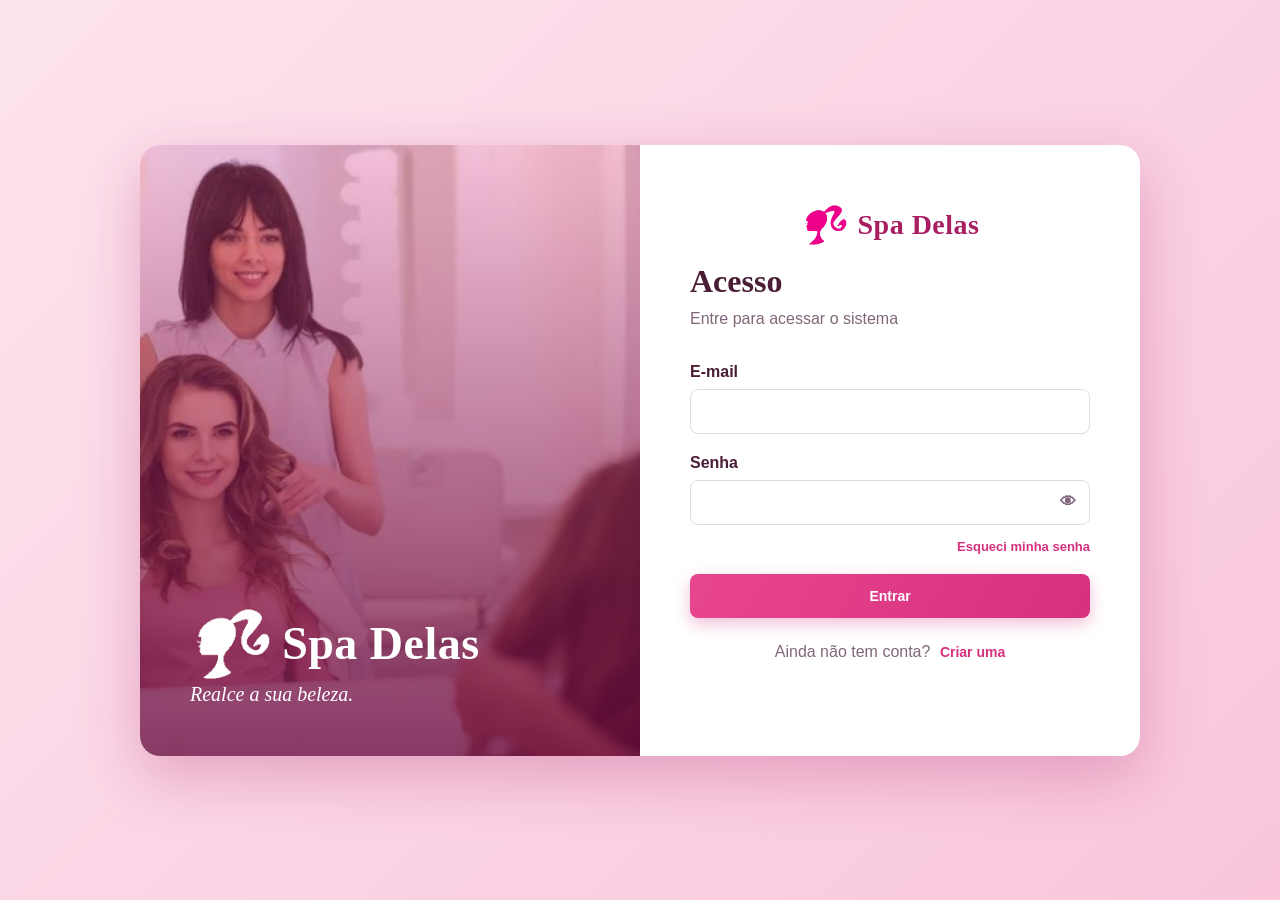
==== wwwroot/index.html @ eb9e3eeb "Spa Delas - primeira versão" ====
<!DOCTYPE html>
<html lang="pt-br">
<head>
    <meta charset="UTF-8">
    <meta name="viewport" content="width=device-width, initial-scale=1.0">
    <title>Spa Delas - Acesso</title>
    <link rel="icon" href="imagens/logo.png">
    <link rel="stylesheet" href="estilo.css">
    <link rel="stylesheet" href="comum.css">
</head>
<body>

<div id="areaLogin">
    <div class="login-container">

        <div class="login-imagem">
            <div class="login-overlay">
                <span class="marca"><img src="imagens/logo-branca.png" alt=""><b>Spa Delas</b></span>
                <p>Realce a sua beleza.</p>
            </div>
        </div>

        <form class="login-formulario" id="formulario" novalidate>

            <span class="marca marca-rosa"><img src="imagens/logo.png" alt=""><b>Spa Delas</b></span>

            <h2 id="tituloLogin">Acesso</h2>
            <p class="subtitulo" id="subtituloLogin">Entre para acessar o sistema</p>

            <div id="avisoLogin"></div>

            <div class="campo escondido" id="campoNome">
                <label for="registroNome">Nome</label>
                <input type="text" id="registroNome" autocomplete="name" maxlength="150">
            </div>

            <div class="campo">
                <label for="loginEmail">E-mail</label>
                <input type="email" id="loginEmail" autocomplete="email" maxlength="150">
            </div>

            <div class="campo" id="campoSenha">
                <label for="loginSenha">Senha</label>
                <div class="com-botao">
                    <input type="password" id="loginSenha" autocomplete="current-password" maxlength="100">
                    <button type="button" id="verSenha" aria-label="Mostrar ou ocultar a senha">👁</button>
                </div>
                <small id="dicaSenha" class="escondido">Mínimo de 6 caracteres.</small>
            </div>

            <div class="link-esqueci" id="linkEsqueci">
                <button type="button" id="botaoEsqueci">Esqueci minha senha</button>
            </div>

            <button type="submit" id="botaoPrincipal">Entrar</button>

            <p class="trocar-cadastro">
                <span id="textoCadastro">Ainda não tem conta?</span>
                <button type="button" id="botaoCadastro">Criar uma</button>
            </p>

            <p id="erroLogin" role="alert"></p>

        </form>
    </div>
</div>

<script src="comum.js"></script>
<script>
    // modo: "login" | "cadastro" | "esqueci"
    var modo = "login";

    function el(id) { return document.getElementById(id); }

    function aviso(texto, tipo, html) {
        var caixa = el("avisoLogin");
        if (!texto) { caixa.innerHTML = ""; return; }
        caixa.innerHTML = '<div class="aviso-caixa ' + (tipo || "info") + '">' + (html || esc(texto)) + "</div>";
    }

    function definirModo(novo) {
        modo = novo;
        el("erroLogin").textContent = "";
        aviso("");

        el("campoNome").classList.toggle("escondido", modo !== "cadastro");
        el("campoSenha").classList.toggle("escondido", modo === "esqueci");
        el("dicaSenha").classList.toggle("escondido", modo !== "cadastro");
        el("linkEsqueci").classList.toggle("escondido", modo !== "login");
        el("loginSenha").setAttribute("autocomplete", modo === "cadastro" ? "new-password" : "current-password");

        if (modo === "login") {
            el("tituloLogin").textContent = "Acesso";
            el("subtituloLogin").textContent = "Entre para acessar o sistema";
            el("botaoPrincipal").textContent = "Entrar";
            el("textoCadastro").textContent = "Ainda não tem conta?";
            el("botaoCadastro").textContent = "Criar uma";
        } else if (modo === "cadastro") {
            el("tituloLogin").textContent = "Criar conta";
            el("subtituloLogin").textContent = "Cadastre-se para agendar seus horários";
            el("botaoPrincipal").textContent = "Cadastrar";
            el("textoCadastro").textContent = "Já possui uma conta?";
            el("botaoCadastro").textContent = "Entrar";
        } else {
            el("tituloLogin").textContent = "Esqueci minha senha";
            el("subtituloLogin").textContent = "Informe seu e-mail e enviaremos um link para criar uma nova senha";
            el("botaoPrincipal").textContent = "Enviar link";
            el("textoCadastro").textContent = "Lembrou a senha?";
            el("botaoCadastro").textContent = "Voltar ao login";
        }
    }

    el("botaoCadastro").onclick = function () {
        definirModo(modo === "login" ? "cadastro" : "login");
    };
    el("botaoEsqueci").onclick = function () { definirModo("esqueci"); };

    el("verSenha").onclick = function () {
        var campo = el("loginSenha");
        campo.type = campo.type === "password" ? "text" : "password";
    };

    el("formulario").onsubmit = async function (ev) {
        ev.preventDefault();

        var erro = el("erroLogin");
        var botao = el("botaoPrincipal");
        erro.textContent = "";
        aviso("");

        var email = el("loginEmail").value.trim();
        var senha = el("loginSenha").value;

        if (!email) { erro.textContent = "Informe o e-mail."; return; }

        botao.disabled = true;

        try {
            if (modo === "esqueci") {
                var r = await api("/api/usuarios/esqueci-senha", { method: "POST", semAuth: true, body: { email: email } });
                var extra = "";
                if (r.linkDev) {
                    extra = '<br><br><b>Modo de desenvolvimento</b> (e-mail não configurado):<br><a href="' + esc(r.linkDev) + '">' + esc(r.linkDev) + "</a>";
                }
                aviso(r.mensagem, "ok", esc(r.mensagem) + extra);
                return;
            }

            if (!senha) { erro.textContent = "Informe a senha."; return; }

            var corpo = { email: email, senha: senha };
            var url = "/api/usuarios/login";

            if (modo === "cadastro") {
                corpo.nome = el("registroNome").value.trim();
                if (!corpo.nome) { erro.textContent = "Informe seu nome."; return; }
                if (senha.length < 6) { erro.textContent = "A senha precisa ter pelo menos 6 caracteres."; return; }
                url = "/api/usuarios/registrar";
            }

            var auth = await api(url, { method: "POST", semAuth: true, body: corpo });
            Sessao.salvar(auth);
            window.location.href = paginaInicialDo(auth.usuario.tipo);
        } catch (e) {
            erro.textContent = e.message;
        } finally {
            botao.disabled = false;
        }
    };

    window.onload = function () {
        var sessao = Sessao.obter();
        if (sessao) {
            window.location.href = paginaInicialDo(sessao.usuario.tipo);
            return;
        }
        localStorage.removeItem("usuario"); // sessao antiga (sem token)

        if (new URLSearchParams(location.search).get("expirou")) {
            aviso("Sua sessão expirou. Entre novamente.", "aviso");
        }
        definirModo("login");
    };
</script>

</body>
</html>
---- wwwroot/estilo.css ----
* {
    margin: 0;
    padding: 0;
    box-sizing: border-box;
}

@import url("https://fonts.googleapis.com/css2?family=Playfair+Display:wght@600;700&family=Poppins:wght@400;500;600;700&display=swap");

:root {
    --rosa: #d6307f;
    --rosa-hover: #be2672;
    --rosa-escuro: #a81e61;
    --rosa-claro: #f9c6dc;
    --rosa-bg: #fff1f6;
    --ameixa: #3b1230;
    --texto: #4a1d36;
    --creme: #fff1f6;
    --branco: #ffffff;
    --cinza: #80677a;
    --verde: #4caf50;
    --vermelho: #c0392b;
    --fonte-titulo: "Playfair Display", Georgia, "Times New Roman", serif;
    --fonte-texto: "Poppins", "Segoe UI", Arial, sans-serif;
}

body {
    font-family: var(--fonte-texto);
    background: var(--creme);
    color: var(--texto);
}

/* LOGIN */

#areaLogin {
    min-height: 100vh;
    display: flex;
    justify-content: center;
    align-items: center;
    background: linear-gradient(135deg, #fde4ee 0%, #f9c6dc 100%);
    padding: 30px;
}

.login-container {
    width: 100%;
    max-width: 1000px;
    min-height: 600px;
    display: grid;
    grid-template-columns: 1fr 1fr;
    background: var(--branco);
    border-radius: 20px;
    overflow: hidden;
    box-shadow: 0 20px 60px rgba(168, 30, 97, 0.28);
}

.login-imagem {
    min-height: 600px;
    background:
        linear-gradient(rgba(214, 48, 127, 0.30), rgba(110, 14, 66, 0.82)),
        url("imagens/fundo.png") center/cover;
    display: flex;
    align-items: flex-end;
}

.login-overlay {
    padding: 50px;
    color: white;
}

.login-overlay h1 {
    font-family: var(--fonte-titulo);
    font-size: 48px;
    margin-bottom: 10px;
}

.login-overlay p {
    font-size: 20px;
    font-family: var(--fonte-titulo);
    font-style: italic;
    color: #fff;
}

.login-formulario {
    padding: 60px 50px;
    display: flex;
    flex-direction: column;
    justify-content: center;
}

.login-formulario h2 {
    font-family: var(--fonte-titulo);
    color: var(--texto);
    font-size: 32px;
    margin-bottom: 10px;
}

.subtitulo {
    color: var(--cinza);
    margin-bottom: 35px;
}

.campo {
    display: flex;
    flex-direction: column;
    gap: 8px;
    margin-bottom: 20px;
}

.campo label {
    font-weight: bold;
    color: var(--texto);
}

.campo input,
.campo select {
    width: 100%;
    padding: 13px 15px;
    border: 1px solid #ddd;
    border-radius: 8px;
    font-size: 15px;
    outline: none;
    background: white;
}

.campo input:focus,
.campo select:focus {
    border-color: var(--rosa);
    box-shadow: 0 0 0 2px rgba(214, 48, 127, 0.15);
}

button {
    border: none;
    border-radius: 8px;
    padding: 12px 20px;
    cursor: pointer;
    font-size: 14px;
    font-weight: bold;
    transition: 0.2s;
}

.login-formulario > button {
    width: 100%;
    background: var(--rosa-escuro);
    color: white;
    padding: 14px;
    margin-top: 5px;
}

.login-formulario > button:hover {
    background: var(--rosa-hover);
}

.trocar-cadastro {
    text-align: center;
    margin-top: 25px;
    color: var(--cinza);
}

.trocar-cadastro button {
    background: none;
    color: var(--rosa);
    padding: 0;
    margin-left: 5px;
}

.trocar-cadastro button:hover {
    text-decoration: underline;
}

#erroLogin {
    color: var(--vermelho);
    text-align: center;
    margin-top: 15px;
    min-height: 20px;
}


/* SISTEMA */

#areaSistema {
    min-height: 100vh;
    background: var(--creme);
}

.topo {
    height: 75px;
    background: linear-gradient(120deg, #e8458f 0%, #d6307f 45%, #a81e61 100%);
    box-shadow: 0 4px 18px rgba(168, 30, 97, 0.3);
    position: relative;
    z-index: 5;
    color: white;
    display: flex;
    align-items: center;
    justify-content: space-between;
    padding: 0 35px;
}

.logo h1 {
    color: #fff;
    font-size: 27px;
}

.usuario-topo {
    display: flex;
    align-items: center;
    gap: 15px;
}

.usuario-topo b {
    color: #fff;
}

.usuario-topo button {
    background: var(--vermelho);
    color: white;
}

.usuario-topo button:hover {
    opacity: 0.85;
}


/* MENU */

.menu {
    min-height: 60px;
    background: #fff;
    border-bottom: 1px solid #f3d4e1;
    display: flex;
    align-items: center;
    gap: 8px;
    padding: 10px 30px;
    flex-wrap: wrap;
}

.menu button {
    background: transparent;
    color: var(--texto);
    border: 1px solid transparent;
    border-radius: 30px;
}

.menu button:hover {
    background: var(--rosa-bg);
    color: var(--rosa-escuro);
    border-color: var(--rosa-claro);
}


/* CONTEÚDO */

.conteudo {
    max-width: 1400px;
    margin: auto;
    padding: 35px;
}

.pagina {
    animation: aparecer 0.2s ease;
}

@keyframes aparecer {
    from {
        opacity: 0;
        transform: translateY(5px);
    }

    to {
        opacity: 1;
        transform: translateY(0);
    }
}

.titulo-pagina {
    margin-bottom: 30px;
}

.titulo-pagina h2 {
    font-family: var(--fonte-titulo);
    font-size: 32px;
    color: var(--texto);
    margin-bottom: 7px;
}

.titulo-pagina p {
    color: var(--cinza);
}


/* CARDS INÍCIO */

.cards-inicio {
    display: grid;
    grid-template-columns: repeat(4, 1fr);
    gap: 20px;
}

.card-inicio {
    background: white;
    border-radius: 15px;
    padding: 25px;
    box-shadow: 0 5px 20px rgba(74, 29, 54, 0.08);
    border-left: 5px solid var(--rosa);
}

.card-inicio .icone {
    font-size: 30px;
    margin-bottom: 15px;
}

.card-inicio h3 {
    color: var(--texto);
    margin-bottom: 10px;
}

.card-inicio p {
    color: var(--rosa);
    font-size: 28px;
    font-weight: bold;
}


/* FORMULÁRIOS */

.formulario {
    background: white;
    border-radius: 15px;
    padding: 25px;
    margin-bottom: 30px;
    display: grid;
    grid-template-columns: repeat(3, 1fr);
    gap: 20px;
    box-shadow: 0 5px 20px rgba(74, 29, 54, 0.08);
}

.formulario .campo {
    margin-bottom: 0;
}

.formulario > button {
    background: var(--rosa-escuro);
    color: white;
    align-self: end;
}

.formulario > button:hover {
    background: var(--rosa-hover);
}


/* TABELAS */

.tabela-container {
    background: white;
    border-radius: 15px;
    overflow-x: auto;
    box-shadow: 0 5px 20px rgba(74, 29, 54, 0.08);
}

table {
    width: 100%;
    border-collapse: collapse;
    min-width: 700px;
}

thead {
    background: var(--rosa-bg);
    color: var(--rosa-escuro);
    border-bottom: 2px solid var(--rosa-claro);
}

th,
td {
    padding: 15px;
    text-align: left;
    border-bottom: 1px solid #eee;
}

th {
    font-size: 14px;
}

td {
    color: #444;
}

tbody tr:hover {
    background: #fff7fa;
}




/* FINANCEIRO */

.cards-financeiro {
    display: grid;
    grid-template-columns: repeat(3, 1fr);
    gap: 20px;
}

.card-financeiro {
    background: white;
    border-radius: 15px;
    padding: 30px;
    box-shadow: 0 5px 20px rgba(74, 29, 54, 0.08);
}

.card-financeiro span {
    display: block;
    color: var(--cinza);
    margin-bottom: 15px;
}

.card-financeiro strong {
    color: var(--rosa);
    font-size: 28px;
}


/* CONTA */

.conta-card {
    max-width: 500px;
    background: white;
    padding: 40px;
    border-radius: 15px;
    box-shadow: 0 5px 20px rgba(74, 29, 54, 0.08);
    text-align: center;
}

.avatar {
    width: 90px;
    height: 90px;
    margin: 0 auto 20px;
    border-radius: 50%;
    background: var(--rosa-escuro);
    display: flex;
    align-items: center;
    justify-content: center;
    font-size: 40px;
}

.conta-card h3 {
    color: var(--texto);
    font-size: 24px;
    margin-bottom: 8px;
}

.conta-card p {
    color: var(--cinza);
    margin-bottom: 8px;
}

.conta-card span {
    display: inline-block;
    background: var(--rosa-claro);
    color: var(--texto);
    padding: 7px 15px;
    border-radius: 20px;
    font-weight: bold;
    margin-top: 10px;
}


/* CLASSE PARA ESCONDER */

.escondido {
    display: none !important;
}


/* RESPONSIVO */

@media (max-width: 1000px) {

    .login-container {
        grid-template-columns: 1fr;
        max-width: 600px;
    }

    .login-imagem {
        min-height: 250px;
    }

    .login-overlay {
        padding: 30px;
    }

    .login-overlay h1 {
    font-family: var(--fonte-titulo);
        font-size: 36px;
    }

    .cards-inicio {
        grid-template-columns: repeat(2, 1fr);
    }

    .formulario {
        grid-template-columns: repeat(2, 1fr);
    }

    .cards-financeiro {
        grid-template-columns: 1fr;
    }
}


@media (max-width: 650px) {

    #areaLogin {
        padding: 15px;
    }

    .login-formulario {
        padding: 35px 25px;
    }

    .login-imagem {
        min-height: 200px;
    }

    .topo {
        height: auto;
        padding: 20px;
        flex-direction: column;
        gap: 15px;
    }

    .usuario-topo {
        flex-wrap: wrap;
        justify-content: center;
    }

    .menu {
        padding: 10px 15px;
        justify-content: center;
    }

    .conteudo {
        padding: 20px 15px;
    }

    .cards-inicio {
        grid-template-columns: 1fr;
    }

    .formulario {
        grid-template-columns: 1fr;
    }

    .titulo-pagina h2 {
        font-size: 25px;
    }
}

/* MARCA (logo em texto + flor) */

.marca {
    display: inline-flex;
    align-items: center;
    gap: 10px;
    color: #fff;
    text-decoration: none;
}

.marca img {
    height: 40px;
    width: auto;
}

.marca b {
    font-family: var(--fonte-titulo);
    font-size: 28px;
    letter-spacing: 0.5px;
    line-height: 1;
}

.marca-rosa {
    color: var(--rosa-escuro);
    display: flex;
    justify-content: center;
    margin-bottom: 18px;
}

.login-overlay .marca img { height: 70px; width: auto; }
.login-overlay .marca b { font-size: 46px; }
.topo .marca b { font-size: 26px; }
.pf-topo .marca b { font-size: 24px; }

.login-formulario > button,
.formulario > button {
    background: linear-gradient(120deg, #e8458f, #d6307f);
    box-shadow: 0 6px 16px rgba(214, 48, 127, 0.3);
}

.login-formulario > button:hover,
.formulario > button:hover {
    background: linear-gradient(120deg, #d6307f, #a81e61);
}

.card-inicio, .kpi, .boas-vindas { border-left-color: var(--rosa); }

button, input, select, textarea { font-family: inherit; }

/* Botões do topo combinando com o rosa */
.usuario-topo .btn-sino { background: rgba(255, 255, 255, 0.18); }
.usuario-topo .btn-sino:hover { background: rgba(255, 255, 255, 0.3); }
.usuario-topo .btn-sair, .usuario-topo button.btn-sair { background: #fff; color: var(--rosa-escuro); }
.usuario-topo .btn-sair:hover { background: var(--rosa-claro); opacity: 1; }
.btn-sino .contador { background: #fff; color: var(--rosa-escuro); font-weight: bold; }

/* Sino (imagem original) */
.usuario-topo .btn-sino { background: transparent; padding: 4px; }
.btn-sino .sino-img { width: 38px; height: 38px; background: #fff; border: 2px solid rgba(255, 255, 255, 0.6); }
.btn-sino .contador { top: -4px; right: -4px; }
---- wwwroot/comum.css ----
/* ===== Estilos compartilhados (carregar DEPOIS de estilo.css) ===== */

:root {
    --ok: #2e7d4f;
    --ok-claro: #e3f3ea;
    --erro: #b1495a;
    --erro-claro: #f8e5e8;
    --aviso: #b7791f;
    --aviso-claro: #fbf0d9;
    --info: #3b6ea8;
    --info-claro: #e4eef9;
    --borda: #f3d4e1;
    --sombra: 0 5px 20px rgba(74, 29, 54, 0.08);
}

body { min-height: 100vh; }
a { color: inherit; }
.texto-suave { color: var(--cinza); }
.texto-pequeno { font-size: 13px; }
.negrito { font-weight: bold; }
.direita { text-align: right; }
.centro { text-align: center; }
.mt { margin-top: 20px; }
.mb { margin-bottom: 20px; }
.flex { display: flex; gap: 12px; align-items: center; flex-wrap: wrap; }
.flex-entre { justify-content: space-between; }
.flex-1 { flex: 1; }

/* ---------- Botoes ---------- */
.btn {
    display: inline-flex;
    align-items: center;
    justify-content: center;
    gap: 6px;
    border-radius: 8px;
    padding: 11px 18px;
    font-weight: bold;
    font-size: 14px;
    cursor: pointer;
    border: 1px solid transparent;
    transition: 0.2s;
    text-decoration: none;
    line-height: 1.2;
}
.btn:disabled { opacity: 0.55; cursor: not-allowed; }
.btn-primario { background: var(--rosa-escuro); color: #fff; }
.btn-primario:hover:not(:disabled) { background: var(--rosa-hover); }
.btn-rosa { background: linear-gradient(120deg, #e8458f, #d6307f); color: #fff; box-shadow: 0 4px 12px rgba(214, 48, 127, 0.28); }
.btn-rosa:hover:not(:disabled) { background: linear-gradient(120deg, #d6307f, #a81e61); }
.btn-secundario { background: #fff; color: var(--texto); border-color: var(--borda); }
.btn-secundario:hover:not(:disabled) { border-color: var(--rosa); background: #fff7fa; }
.btn-perigo { background: var(--vermelho); color: #fff; }
.btn-perigo:hover:not(:disabled) { opacity: 0.85; }
.btn-ok { background: var(--ok); color: #fff; }
.btn-ok:hover:not(:disabled) { opacity: 0.88; }
.btn-link { background: none; color: var(--rosa); padding: 4px 6px; }
.btn-link:hover { text-decoration: underline; }
.btn-pequeno { padding: 7px 12px; font-size: 13px; }
.btn-bloco { width: 100%; }

/* ---------- Cartoes e grades ---------- */
.card {
    background: #fff;
    border-radius: 15px;
    padding: 24px;
    box-shadow: var(--sombra);
    margin-bottom: 24px;
}
.card h3 { font-family: var(--fonte-titulo); font-size: 19px; color: var(--texto); margin-bottom: 6px; }
.card .card-sub { color: var(--cinza); margin-bottom: 16px; font-size: 14px; }
.grade { display: grid; gap: 20px; grid-template-columns: repeat(auto-fill, minmax(260px, 1fr)); }
.grade-2 { display: grid; gap: 20px; grid-template-columns: repeat(2, 1fr); }
.grade-3 { display: grid; gap: 20px; grid-template-columns: repeat(3, 1fr); }
.grade-4 { display: grid; gap: 20px; grid-template-columns: repeat(4, 1fr); }
.vazio {
    text-align: center;
    color: var(--cinza);
    padding: 40px 20px;
    background: #fff;
    border-radius: 15px;
    border: 1px dashed var(--borda);
}
.carregando { text-align: center; color: var(--cinza); padding: 30px; }

.kpi {
    background: #fff;
    border-radius: 15px;
    padding: 20px 22px;
    box-shadow: var(--sombra);
    border-left: 5px solid var(--rosa);
}
.kpi span { display: block; color: var(--cinza); font-size: 13px; margin-bottom: 8px; }
.kpi strong { font-size: 26px; color: var(--texto); }
.kpi small { display: block; margin-top: 6px; color: var(--cinza); }
.kpi .sobe { color: var(--ok); }
.kpi .desce { color: var(--erro); }

/* ---------- Formularios ---------- */
.campo textarea {
    width: 100%;
    padding: 13px 15px;
    border: 1px solid #ddd;
    border-radius: 8px;
    font-size: 15px;
    outline: none;
    background: #fff;
    font-family: inherit;
    resize: vertical;
    min-height: 90px;
}
.campo textarea:focus { border-color: var(--rosa); box-shadow: 0 0 0 2px rgba(214, 48, 127, 0.15); }
.campo small { color: var(--cinza); }
.campo .com-botao { position: relative; }
.campo .com-botao input { padding-right: 48px; }
.campo .com-botao button {
    position: absolute; right: 6px; top: 50%; transform: translateY(-50%);
    background: none; color: var(--cinza); padding: 6px 8px; font-size: 16px;
}
.form-grade { display: grid; gap: 16px; grid-template-columns: repeat(2, 1fr); }
.form-grade .campo { margin-bottom: 0; }
.form-grade .largo { grid-column: 1 / -1; }
.check { display: flex; align-items: center; gap: 8px; cursor: pointer; font-weight: normal; }
.check input { width: auto; accent-color: var(--texto); }
input[type="time"], input[type="date"], input[type="datetime-local"], input[type="number"] { font-family: inherit; }

/* ---------- Badges ---------- */
.badge {
    display: inline-block;
    padding: 4px 10px;
    border-radius: 20px;
    font-size: 12px;
    font-weight: bold;
    background: #eee;
    color: #555;
    white-space: nowrap;
}
.badge-agendado { background: var(--aviso-claro); color: var(--aviso); }
.badge-concluido { background: var(--ok-claro); color: var(--ok); }
.badge-faltou { background: var(--erro-claro); color: var(--erro); }
.badge-cancelado { background: #ececec; color: #777; }
.badge-ativo { background: var(--ok-claro); color: var(--ok); }
.badge-inativo { background: #ececec; color: #777; }
.badge-info { background: var(--info-claro); color: var(--info); }

/* ---------- Chips e horarios (itens selecionaveis) ---------- */
.chips { display: flex; flex-wrap: wrap; gap: 10px; }
.chip {
    border: 2px solid var(--borda);
    background: #fff;
    border-radius: 12px;
    padding: 10px 14px;
    cursor: pointer;
    text-align: left;
    color: var(--texto);
    font-weight: normal;
    transition: 0.15s;
}
.chip:hover { border-color: var(--rosa); }
.chip.selecionado { border-color: var(--texto); background: #fff1f6; box-shadow: 0 0 0 2px rgba(74, 29, 54, 0.08); }
.chip strong { display: block; }
.chip small { color: var(--cinza); }
.slots { display: flex; flex-wrap: wrap; gap: 8px; }
.slot {
    border: 1px solid var(--borda);
    background: #fff;
    border-radius: 8px;
    padding: 9px 14px;
    cursor: pointer;
    font-weight: bold;
    color: var(--texto);
}
.slot:hover { border-color: var(--rosa); }
.slot.selecionado { background: var(--rosa-escuro); color: #fff; border-color: var(--texto); }

/* ---------- Abas ---------- */
.abas { display: flex; gap: 6px; border-bottom: 2px solid var(--borda); margin-bottom: 20px; flex-wrap: wrap; }
.aba {
    background: none; color: var(--cinza); border-radius: 8px 8px 0 0;
    padding: 10px 16px; border-bottom: 3px solid transparent; margin-bottom: -2px;
}
.aba:hover { color: var(--texto); }
.aba.ativa { color: var(--texto); border-bottom-color: var(--rosa); }

/* ---------- Avatar ---------- */
.av {
    --s: 40px;
    width: var(--s); height: var(--s);
    border-radius: 50%;
    background: var(--rosa-escuro);
    color: var(--rosa-claro);
    display: inline-flex; align-items: center; justify-content: center;
    font-weight: bold; font-size: calc(var(--s) * 0.4);
    overflow: hidden; flex-shrink: 0;
    border: 2px solid var(--rosa);
}
.av img { width: 100%; height: 100%; object-fit: cover; display: block; }

/* ---------- Estrelas ---------- */
.estrelas { color: #e6cfda; letter-spacing: 1px; white-space: nowrap; }
.estrelas .cheia { color: var(--rosa); }
.seletor-estrelas { display: inline-flex; gap: 4px; }
.seletor-estrelas button {
    background: none; font-size: 32px; padding: 0 2px; color: #e6cfda; line-height: 1;
}
.seletor-estrelas button.cheia { color: var(--rosa); }

/* ---------- Toasts ---------- */
#toasts { position: fixed; top: 20px; right: 20px; z-index: 3000; display: flex; flex-direction: column; gap: 10px; max-width: calc(100vw - 40px); }
.toast {
    background: #fff; color: var(--texto); padding: 14px 18px; border-radius: 10px;
    box-shadow: 0 8px 30px rgba(0, 0, 0, 0.2); border-left: 5px solid var(--info);
    min-width: 240px; max-width: 380px; animation: aparecer 0.2s ease;
}
.toast.ok { border-left-color: var(--ok); }
.toast.erro { border-left-color: var(--erro); }
.toast.aviso { border-left-color: var(--aviso); }

/* ---------- Modal ---------- */
.modal-fundo {
    position: fixed; inset: 0; background: rgba(59, 18, 48, 0.6); z-index: 2000;
    display: flex; align-items: center; justify-content: center; padding: 16px;
}
.modal {
    background: #fff; border-radius: 16px; width: 100%; max-width: 520px; max-height: 92vh; overflow-y: auto;
    box-shadow: 0 20px 60px rgba(0, 0, 0, 0.35); animation: aparecer 0.2s ease;
}
.modal.largo { max-width: 760px; }
.modal-topo { display: flex; justify-content: space-between; align-items: center; padding: 20px 24px 0; }
.modal-topo h3 { color: var(--texto); font-size: 20px; }
.modal-fechar { background: none; font-size: 22px; color: var(--cinza); padding: 4px 8px; }
.modal-corpo { padding: 18px 24px; }
.modal-rodape { padding: 0 24px 22px; display: flex; gap: 10px; justify-content: flex-end; flex-wrap: wrap; }

/* ---------- Topo: sino e usuario ---------- */
.topo .logo a { text-decoration: none; }
.usuario-topo { position: relative; }
.usuario-topo .btn-sair { background: var(--vermelho); color: #fff; }
.usuario-topo .btn-sair:hover { opacity: 0.85; }
.btn-sino { position: relative; background: transparent; color: #fff; font-size: 20px; padding: 8px 10px; }
.btn-sino:hover { background: rgba(255, 255, 255, 0.08); }
.btn-sino .contador {
    position: absolute; top: 0; right: 0; background: var(--vermelho); color: #fff;
    border-radius: 10px; font-size: 11px; padding: 1px 6px; min-width: 18px; text-align: center;
}
.painel-notificacoes {
    position: absolute; right: 0; top: 52px; width: 360px; max-width: calc(100vw - 30px);
    background: #fff; color: var(--texto); border-radius: 14px; z-index: 1500;
    box-shadow: 0 15px 50px rgba(0, 0, 0, 0.3); overflow: hidden;
}
.painel-notificacoes header { display: flex; justify-content: space-between; align-items: center; padding: 14px 16px; border-bottom: 1px solid var(--borda); }
.painel-notificacoes .lista { max-height: 380px; overflow-y: auto; }
.notificacao { padding: 12px 16px; border-bottom: 1px solid #fbe3ec; cursor: pointer; }
.notificacao:hover { background: #fff7fa; }
.notificacao.nao-lida { background: #fff0f6; }
.notificacao strong { display: block; font-size: 14px; }
.notificacao p { font-size: 13px; color: #555; margin: 3px 0; }
.notificacao small { color: var(--cinza); }
.usuario-topo .perfil-topo { display: flex; align-items: center; gap: 10px; background: none; color: #fff; padding: 4px 8px; border-radius: 30px; }
.usuario-topo .perfil-topo:hover { background: rgba(255, 255, 255, 0.08); }
.menu button.ativo { background: var(--rosa); color: #fff; border-color: var(--rosa); }

/* ---------- Login ---------- */
.link-esqueci { text-align: right; margin: -8px 0 14px; }
.link-esqueci button { background: none; color: var(--rosa); padding: 0; font-size: 13px; }
.link-esqueci button:hover { text-decoration: underline; }
.aviso-caixa { padding: 12px 14px; border-radius: 10px; font-size: 14px; margin-bottom: 16px; }
.aviso-caixa.ok { background: var(--ok-claro); color: var(--ok); }
.aviso-caixa.erro { background: var(--erro-claro); color: var(--erro); }
.aviso-caixa.info { background: var(--info-claro); color: var(--info); }
.aviso-caixa.aviso { background: var(--aviso-claro); color: var(--aviso); }
.aviso-caixa a { word-break: break-all; }

/* ---------- Tabelas ---------- */
td .btn { margin: 2px 2px 2px 0; }
td .flex { gap: 6px; }

/* ---------- Calendario ---------- */
.cal-barra { display: flex; justify-content: space-between; align-items: center; gap: 12px; flex-wrap: wrap; margin-bottom: 14px; }
.cal-barra h3 { color: var(--texto); font-size: 18px; text-transform: capitalize; }
.cal-nav { display: flex; gap: 6px; align-items: center; flex-wrap: wrap; }
.cal-moldura { background: #fff; border-radius: 15px; box-shadow: var(--sombra); overflow: auto; }
.cal { display: grid; min-width: 640px; position: relative; }
.cal-cab { position: sticky; top: 0; z-index: 3; background: var(--rosa-escuro); color: #fff; padding: 10px 6px; text-align: center; font-size: 13px; border-left: 1px solid rgba(255, 255, 255, 0.1); }
.cal-cab.hoje { background: var(--rosa); color: #fff; }
.cal-cab strong { display: block; font-size: 18px; }
.cal-horas { position: relative; }
.cal-hora { position: absolute; left: 0; right: 6px; text-align: right; font-size: 11px; color: var(--cinza); transform: translateY(-7px); }
.cal-dia { position: relative; border-left: 1px solid #eee; background-image: linear-gradient(to bottom, #fbe3ec 1px, transparent 1px); }
.cal-dia.hoje { background-color: #fff7fa; }
.cal-evento {
    position: absolute; border-radius: 8px; padding: 4px 6px; font-size: 12px; overflow: hidden; cursor: pointer;
    border-left: 4px solid var(--rosa); background: var(--aviso-claro); color: var(--texto);
    box-shadow: 0 2px 6px rgba(74, 29, 54, 0.12); text-align: left; font-weight: normal; line-height: 1.25;
}
.cal-evento:hover { z-index: 2; box-shadow: 0 4px 14px rgba(74, 29, 54, 0.25); }
.cal-evento strong { display: block; font-size: 12px; }
.cal-evento.st-Concluido { background: var(--ok-claro); border-left-color: var(--ok); }
.cal-evento.st-Faltou { background: var(--erro-claro); border-left-color: var(--erro); }
.cal-evento.st-Cancelado { background: #efefef; border-left-color: #999; opacity: 0.6; text-decoration: line-through; }
.cal-agora { position: absolute; left: 0; right: 0; height: 2px; background: var(--vermelho); z-index: 2; pointer-events: none; }
.cal-legenda { display: flex; gap: 14px; flex-wrap: wrap; font-size: 12px; color: var(--cinza); margin-top: 10px; }
.cal-legenda i { display: inline-block; width: 12px; height: 12px; border-radius: 3px; margin-right: 5px; vertical-align: -2px; }

/* ---------- Graficos simples (CSS) ---------- */
.barras { display: flex; align-items: flex-end; gap: 10px; height: 220px; padding-top: 10px; }
.barras .col { flex: 1; display: flex; flex-direction: column; align-items: center; justify-content: flex-end; height: 100%; min-width: 0; }
.barras .col .b { width: 100%; max-width: 56px; background: linear-gradient(var(--rosa), #a81e61); border-radius: 8px 8px 0 0; min-height: 2px; }
.barras .col .v { font-size: 11px; color: var(--texto); margin-bottom: 4px; white-space: nowrap; }
.barras .col .r { font-size: 12px; color: var(--cinza); margin-top: 6px; text-align: center; }
.hbarra { display: grid; grid-template-columns: minmax(90px, 160px) 1fr auto; gap: 10px; align-items: center; margin-bottom: 10px; font-size: 14px; }
.hbarra .trilho { background: #fbe3ec; border-radius: 6px; height: 14px; overflow: hidden; }
.hbarra .preenche { background: linear-gradient(90deg, var(--rosa-escuro), #6b3a4d); height: 100%; border-radius: 6px; }

/* ---------- Responsivo ---------- */
@media (max-width: 1000px) {
    .grade-4 { grid-template-columns: repeat(2, 1fr); }
    .grade-3 { grid-template-columns: repeat(2, 1fr); }
}
@media (max-width: 650px) {
    .grade-2, .grade-3, .grade-4, .form-grade { grid-template-columns: 1fr; }
    .card { padding: 18px; }
    .modal-corpo, .modal-topo, .modal-rodape { padding-left: 16px; padding-right: 16px; }
    #toasts { left: 12px; right: 12px; top: 12px; }
    .toast { min-width: 0; max-width: none; }
    .painel-notificacoes { position: fixed; left: 12px; right: 12px; top: 80px; width: auto; max-width: none; }
    .hbarra { grid-template-columns: 90px 1fr auto; }
}

/* Logo */
.logo-img { height: 46px; width: auto; display: block; }
.login-overlay .logo-img { height: 90px; margin-bottom: 10px; }
.pf-topo .logo-img { height: 38px; }

/* Sino de notificacoes (imagem) */
.btn-sino .sino-img { width: 26px; height: 26px; border-radius: 50%; object-fit: cover; display: block; }

/* Logo na parte do formulario de login */
.logo-form { display: block; height: 70px; width: auto; max-width: 100%; margin: 0 auto 18px; }

/* Rodape com logo */
.rodape { display: flex; align-items: center; justify-content: center; gap: 12px; padding: 26px 16px 34px; color: var(--cinza, #777); font-size: 14px; }
.rodape img { height: 30px; width: auto; }
.rodape span { font-family: var(--fonte-titulo); font-style: italic; }

/* Fundo da area do cliente */
body.fundo-generico {
    background:
        linear-gradient(rgba(255, 241, 246, 0.92), rgba(255, 241, 246, 0.95)),
        url("imagens/generico.png") center / cover fixed;
}

/* Boas-vindas do cliente */
.boas-vindas { display: flex; align-items: center; gap: 20px; background: #fff; border-radius: 18px; padding: 18px 24px; margin-bottom: 22px; box-shadow: var(--sombra); border-left: 5px solid var(--rosa); }
.boas-vindas img { width: 84px; height: 84px; border-radius: 16px; object-fit: cover; flex-shrink: 0; }
.boas-vindas h2 { margin: 0 0 4px; color: var(--texto); }
.boas-vindas p { margin: 0; color: #666; }
@media (max-width: 650px) { .boas-vindas { flex-direction: column; text-align: center; } }
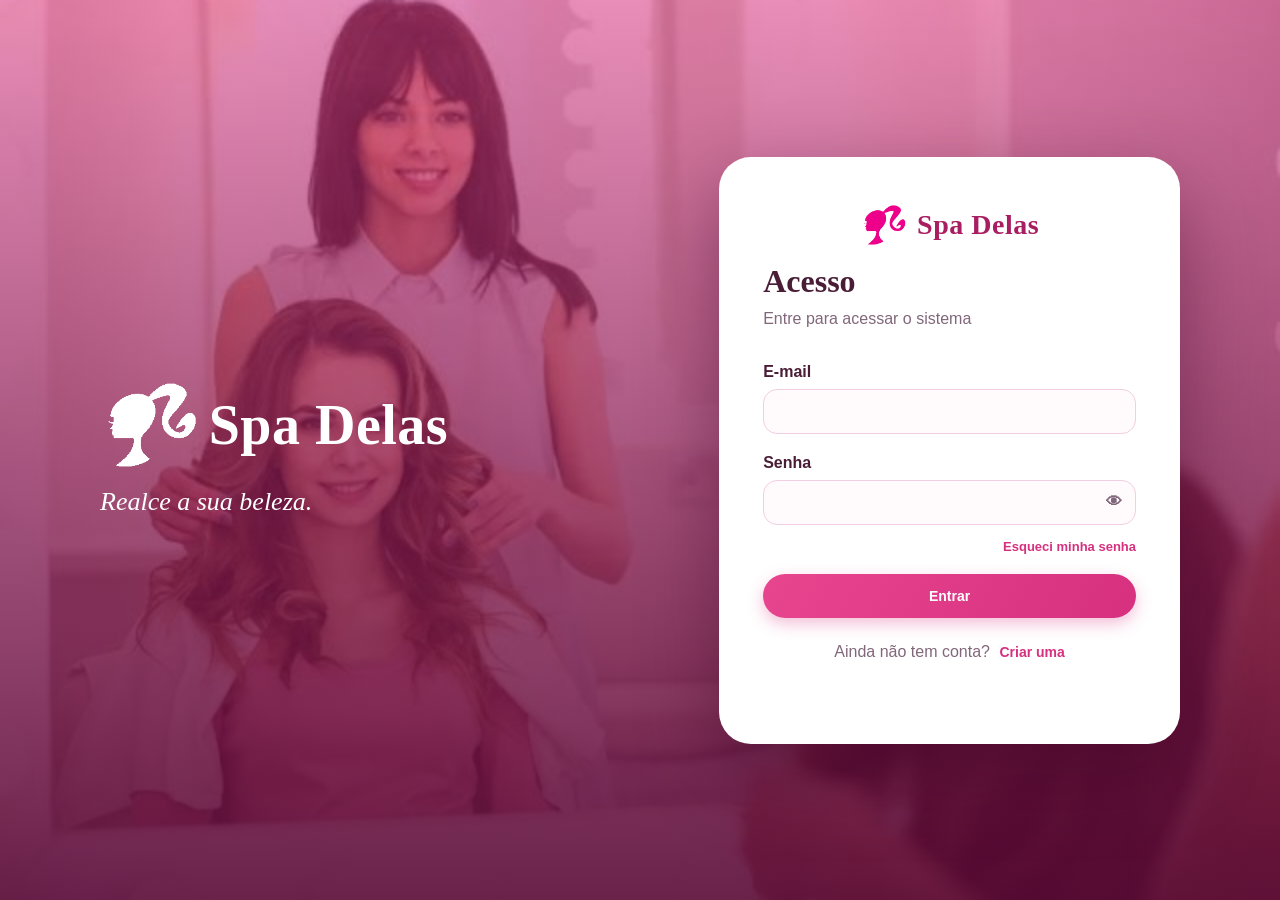
==== commit ef450769: "Novo layout com menu lateral" ====
--- a/wwwroot/index.html
+++ b/wwwroot/index.html
@@ -7,6 +7,7 @@
     <link rel="icon" href="imagens/logo.png">
     <link rel="stylesheet" href="estilo.css">
     <link rel="stylesheet" href="comum.css">
+    <link rel="stylesheet" href="tema.css">
 </head>
 <body>
 
--- a/wwwroot/tema.css
+++ b/wwwroot/tema.css
@@ -0,0 +1,285 @@
+/* =====================================================
+   Spa Delas - TEMA 2: menu lateral + componentes arredondados
+   (carregado por último; sobrescreve estilo.css e comum.css)
+   ===================================================== */
+
+:root {
+    --lateral: 272px;
+    --borda-rosa: #fbdbe8;
+    --sombra-rosa: 0 10px 30px rgba(214, 48, 127, 0.08);
+}
+
+html { scroll-behavior: smooth; }
+body { background: #fff5f9; }
+::selection { background: var(--rosa-claro); color: var(--ameixa); }
+::-webkit-scrollbar { width: 10px; height: 10px; }
+::-webkit-scrollbar-thumb { background: #f3b8d1; border-radius: 10px; }
+::-webkit-scrollbar-track { background: transparent; }
+
+/* ---------- Estrutura: menu lateral ---------- */
+#areaSistema {
+    display: grid;
+    grid-template-columns: var(--lateral) minmax(0, 1fr);
+    grid-template-rows: auto 1fr auto;
+    min-height: 100vh;
+    background: transparent;
+}
+
+.menu {
+    grid-column: 1;
+    grid-row: 1 / -1;
+    position: sticky;
+    top: 0;
+    height: 100vh;
+    min-height: 0;
+    overflow-y: auto;
+    display: flex;
+    flex-direction: column;
+    flex-wrap: nowrap;
+    align-items: stretch;
+    justify-content: flex-start;
+    gap: 4px;
+    padding: 24px 16px;
+    background:
+        radial-gradient(circle at 0% 0%, rgba(255, 255, 255, 0.18), transparent 45%),
+        linear-gradient(170deg, #e8458f 0%, #c2276f 55%, #7d1248 100%);
+    border: none;
+    z-index: 100;
+}
+
+.menu-marca {
+    display: flex;
+    align-items: center;
+    gap: 12px;
+    padding: 4px 10px 22px;
+    margin-bottom: 8px;
+    border-bottom: 1px solid rgba(255, 255, 255, 0.22);
+    color: #fff;
+}
+.menu-marca img { height: 50px; width: auto; }
+.menu-marca b { display: block; font-family: var(--fonte-titulo); font-size: 24px; line-height: 1.1; }
+.menu-marca small { display: block; font-size: 11px; letter-spacing: 0.6px; opacity: 0.85; margin-top: 3px; }
+
+.menu-rotulo {
+    font-size: 11px;
+    letter-spacing: 2px;
+    text-transform: uppercase;
+    color: rgba(255, 255, 255, 0.6);
+    padding: 10px 14px 6px;
+}
+
+.menu button {
+    display: flex;
+    align-items: center;
+    gap: 14px;
+    width: 100%;
+    text-align: left;
+    padding: 12px 14px;
+    border: none;
+    border-radius: 16px;
+    background: transparent;
+    color: rgba(255, 255, 255, 0.9);
+    font-weight: 500;
+    font-size: 14.5px;
+}
+.menu button svg { flex-shrink: 0; opacity: 0.95; }
+.menu button:hover { background: rgba(255, 255, 255, 0.16); color: #fff; border: none; }
+.menu button.ativo {
+    background: #fff;
+    color: var(--rosa-escuro);
+    font-weight: 700;
+    box-shadow: 0 8px 20px rgba(60, 5, 35, 0.25);
+}
+
+.topo {
+    grid-column: 2;
+    grid-row: 1;
+    position: sticky;
+    top: 0;
+    z-index: 50;
+    height: 76px;
+    padding: 0 36px;
+    flex-direction: row;
+    gap: 12px;
+    background: rgba(255, 245, 249, 0.88);
+    backdrop-filter: blur(12px);
+    -webkit-backdrop-filter: blur(12px);
+    border-bottom: 1px solid var(--borda-rosa);
+    box-shadow: none;
+    color: var(--texto);
+}
+.topo-esq { display: flex; align-items: center; gap: 14px; min-width: 0; }
+.topo-titulo { font-family: var(--fonte-titulo); font-size: 24px; color: var(--texto); margin: 0; white-space: nowrap; }
+.btn-hamb {
+    display: none;
+    width: 44px; height: 44px; padding: 0;
+    align-items: center; justify-content: center;
+    background: #fff; border: 1px solid var(--borda-rosa); border-radius: 14px;
+    color: var(--rosa-escuro); font-size: 20px;
+}
+
+.usuario-topo { gap: 12px; }
+.usuario-topo b { color: var(--rosa-escuro); }
+.usuario-topo .btn-sino {
+    background: #fff; border: 1px solid var(--borda-rosa); border-radius: 50%;
+    width: 46px; height: 46px; padding: 0;
+    display: flex; align-items: center; justify-content: center;
+}
+.usuario-topo .btn-sino:hover { background: var(--rosa-bg); }
+.btn-sino .sino-img { width: 28px; height: 28px; border: none; background: transparent; }
+.btn-sino .contador { background: var(--rosa); color: #fff; top: -4px; right: -4px; }
+.usuario-topo .perfil-topo {
+    background: #fff; color: var(--texto); border: 1px solid var(--borda-rosa);
+    padding: 4px 16px 4px 5px; border-radius: 999px;
+}
+.usuario-topo .perfil-topo:hover { background: var(--rosa-bg); }
+.topo .usuario-topo button.btn-sair {
+    background: transparent; color: var(--rosa-escuro); border: 1.5px solid var(--rosa);
+    border-radius: 999px; padding: 9px 20px;
+}
+.topo .usuario-topo button.btn-sair:hover { background: var(--rosa); color: #fff; }
+.painel-notificacoes { top: 58px; border-radius: 22px; }
+
+.conteudo { grid-column: 2; grid-row: 2; width: 100%; max-width: 1280px; margin: 0 auto; padding: 34px 36px; }
+.rodape { grid-column: 2; grid-row: 3; }
+.menu-fundo { display: none; }
+
+/* ---------- Titulos ---------- */
+.titulo-pagina { margin-bottom: 26px; }
+.titulo-pagina h2 { font-size: 36px; margin-bottom: 6px; }
+.titulo-pagina h2::after {
+    content: ""; display: block; width: 56px; height: 4px; border-radius: 4px; margin-top: 12px;
+    background: linear-gradient(90deg, var(--rosa), var(--rosa-claro));
+}
+
+/* ---------- Cartoes ---------- */
+.card, .kpi, .vazio, .tabela-container, .cal-moldura, .formulario, .conta-card, .card-inicio, .card-financeiro {
+    border-radius: 24px;
+    border: 1px solid var(--borda-rosa);
+    box-shadow: var(--sombra-rosa);
+}
+.vazio { border-style: dashed; }
+.card { padding: 26px; }
+
+.kpi {
+    position: relative; overflow: hidden; border-left: 1px solid var(--borda-rosa);
+    background: linear-gradient(160deg, #fff 40%, #fff0f6 100%);
+}
+.kpi::before {
+    content: ""; position: absolute; right: -26px; top: -26px; width: 100px; height: 100px;
+    border-radius: 50%; background: rgba(214, 48, 127, 0.1);
+}
+.kpi b, .kpi strong { font-family: var(--fonte-titulo); font-size: 30px; color: var(--rosa-escuro); }
+
+/* Boas-vindas do cliente vira um banner */
+.boas-vindas {
+    border: none; border-left: none; border-radius: 30px; padding: 34px 38px; min-height: 150px; gap: 26px;
+    background:
+        linear-gradient(115deg, rgba(214, 48, 127, 0.93), rgba(110, 14, 66, 0.9)),
+        url("imagens/generico.png") center / cover;
+    box-shadow: 0 18px 40px rgba(168, 30, 97, 0.28);
+}
+.boas-vindas img { width: auto; height: 92px; border-radius: 0; object-fit: contain; filter: brightness(0) invert(1); }
+.boas-vindas h2 { font-family: var(--fonte-titulo); font-size: 34px; color: #fff; }
+.boas-vindas p { color: rgba(255, 255, 255, 0.92); }
+
+/* ---------- Botoes em pilula ---------- */
+.btn { border-radius: 999px; padding: 11px 22px; }
+.btn-pequeno { padding: 7px 15px; }
+.btn-secundario { border-color: #f1cfe0; }
+.btn-secundario:hover:not(:disabled) { border-color: var(--rosa); background: var(--rosa-bg); }
+.login-formulario > button, .formulario > button { border-radius: 999px; }
+
+/* ---------- Campos ---------- */
+.campo input, .campo select, .campo textarea {
+    border: 1.5px solid #f1cfe0; border-radius: 14px; background: #fffafc;
+}
+.campo input:focus, .campo select:focus, .campo textarea:focus {
+    border-color: var(--rosa); box-shadow: 0 0 0 4px rgba(214, 48, 127, 0.12); background: #fff;
+}
+
+/* ---------- Chips, horarios, abas ---------- */
+.chip { border-radius: 18px; border-color: #f6d3e2; }
+.chip.selecionado { border-color: var(--rosa); background: var(--rosa-bg); box-shadow: 0 0 0 4px rgba(214, 48, 127, 0.1); }
+.slot { border-radius: 999px; border-color: #f6d3e2; padding: 9px 18px; }
+.slot.selecionado { background: var(--rosa); border-color: var(--rosa); }
+.abas { border-bottom-color: var(--borda-rosa); }
+.aba.ativa { border-bottom-color: var(--rosa); color: var(--rosa-escuro); }
+
+/* ---------- Tabelas ---------- */
+thead { background: var(--rosa-bg); border-bottom: none; }
+th { font-size: 12px; text-transform: uppercase; letter-spacing: 1px; color: var(--rosa-escuro); }
+td, th { border-bottom-color: #fbe3ec; }
+tbody tr:hover { background: #fff7fa; }
+
+/* ---------- Calendario ---------- */
+.cal-cab { background: #fff0f6; color: var(--rosa-escuro); border-left-color: #fbe3ec; }
+.cal-cab.hoje { background: var(--rosa); color: #fff; }
+.cal-evento { border-radius: 12px; }
+
+/* ---------- Modais e avisos ---------- */
+.modal { border-radius: 28px; }
+.toast { border-radius: 16px; }
+.aviso-caixa { border-radius: 16px; }
+
+/* ---------- Login: foto em tela cheia + cartao ---------- */
+#areaLogin {
+    background:
+        linear-gradient(rgba(214, 48, 127, 0.55), rgba(90, 10, 55, 0.9)),
+        url("imagens/fundo.png") center / cover fixed;
+}
+.login-container {
+    max-width: 1080px; min-height: 0; gap: 56px; align-items: center;
+    grid-template-columns: 1.1fr 0.9fr;
+    background: transparent; box-shadow: none; border-radius: 0; overflow: visible;
+}
+.login-imagem { background: none; min-height: 0; align-items: center; }
+.login-overlay { padding: 0; }
+.login-overlay p { font-size: 26px; margin-top: 16px; }
+.login-overlay .marca img { height: 84px; }
+.login-overlay .marca b { font-size: 56px; }
+.login-formulario {
+    background: #fff; border-radius: 32px; padding: 48px 44px;
+    box-shadow: 0 30px 80px rgba(60, 5, 35, 0.45);
+}
+
+/* ---------- Responsivo ---------- */
+@media (max-width: 1000px) {
+    #areaSistema { grid-template-columns: minmax(0, 1fr); }
+    .menu {
+        position: fixed; left: 0; top: 0; bottom: 0; width: 290px; height: auto;
+        transform: translateX(-102%); transition: transform 0.25s ease;
+        box-shadow: 10px 0 40px rgba(60, 5, 35, 0.35);
+    }
+    body.menu-aberto .menu { transform: translateX(0); }
+    .menu-fundo { position: fixed; inset: 0; background: rgba(59, 18, 48, 0.5); z-index: 90; }
+    body.menu-aberto .menu-fundo { display: block; }
+    .btn-hamb { display: flex; }
+    .topo, .conteudo, .rodape { grid-column: 1; }
+    .topo { padding: 0 16px; }
+    .conteudo { padding: 22px 16px; }
+    .login-container { grid-template-columns: 1fr; max-width: 520px; gap: 28px; }
+    .login-overlay { text-align: center; }
+    .login-overlay .marca { justify-content: center; }
+    .login-overlay .marca b { font-size: 42px; }
+    .login-overlay p { font-size: 20px; }
+    .login-formulario { padding: 36px 26px; }
+}
+@media (max-width: 650px) {
+    .topo { height: 68px; padding: 0 12px; flex-direction: row; }
+    .topo-titulo { font-size: 19px; }
+    .usuario-topo { flex-wrap: nowrap; gap: 8px; }
+    .usuario-topo .perfil-topo span { display: none; }
+    .usuario-topo .perfil-topo { padding: 4px; }
+    .topo .usuario-topo button.btn-sair { padding: 8px 14px; }
+    .menu { padding: 24px 16px; justify-content: flex-start; }
+    .titulo-pagina h2 { font-size: 28px; }
+    .boas-vindas { padding: 26px 22px; }
+}
+
+.grade-kpi { display: grid; gap: 20px; grid-template-columns: repeat(auto-fit, minmax(210px, 1fr)); margin-bottom: 24px; }
+
+body.fundo-generico { background: #fff5f9; }
+.btn-sino .sino-img { width: 40px; height: 40px; border-radius: 50%; object-fit: cover; }
+.ag-card { grid-template-columns: 1fr; }
+.ag-acoes { justify-content: flex-start; }
